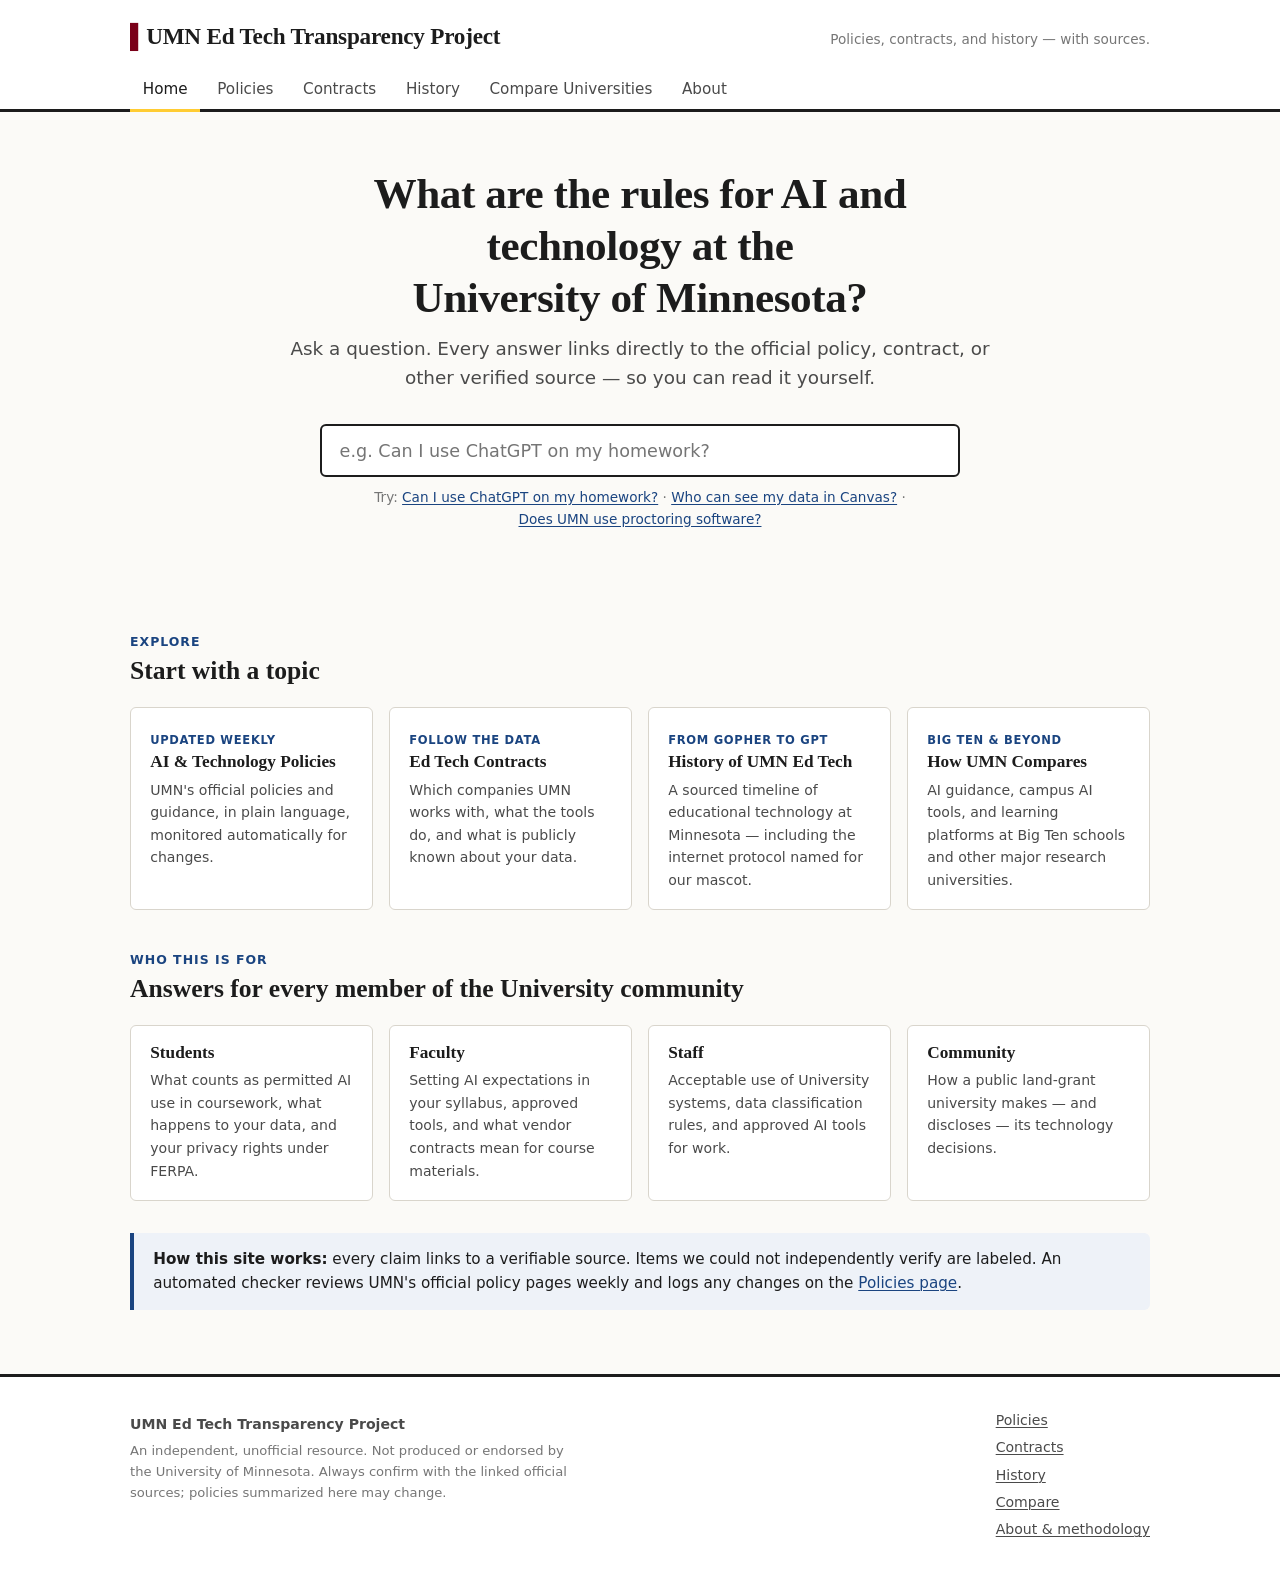
==== index.html @ bb67f936 "Build UMN Ed Tech Transparency Project site Static site (GitHub Pages-ready, no dependencies) coveri" ====
<!DOCTYPE html>
<html lang="en">
<head>
<meta charset="utf-8">
<meta name="viewport" content="width=device-width, initial-scale=1">
<title>UMN Ed Tech Transparency Project</title>
<meta name="description" content="An independent guide to the University of Minnesota's AI and technology policies, its contracts with ed tech companies, and how UMN compares with peer universities.">
<link rel="stylesheet" href="css/style.css">
</head>
<body data-base=".">

<header class="site-header">
  <div class="wrap">
    <div class="masthead">
      <a class="site-title" href="index.html"><span class="tick">▌</span>UMN Ed Tech Transparency Project</a>
      <span class="site-tagline">Policies, contracts, and history — with sources.</span>
    </div>
    <nav class="site-nav" aria-label="Main">
      <a href="index.html" aria-current="page">Home</a>
      <a href="policies.html">Policies</a>
      <a href="contracts.html">Contracts</a>
      <a href="history.html">History</a>
      <a href="compare.html">Compare Universities</a>
      <a href="about.html">About</a>
    </nav>
  </div>
</header>

<main>
  <section class="hero">
    <div class="wrap">
      <h1>What are the rules for AI and technology at the University&nbsp;of&nbsp;Minnesota?</h1>
      <p class="lede">Ask a question. Every answer links directly to the official policy, contract,
      or other verified source — so you can read it yourself.</p>

      <div class="search-box">
        <label class="sr-only" for="q" style="position:absolute;left:-9999px">Search policies, contracts, and history</label>
        <input class="search-input" type="search" id="q" data-search-input
               placeholder="e.g. Can I use ChatGPT on my homework?" autocomplete="off">
        <div class="search-results" data-search-results hidden></div>
        <p class="search-hint">Try:
          <button data-example-q="Can I use ChatGPT on my homework?">Can I use ChatGPT on my homework?</button> ·
          <button data-example-q="Who can see my data in Canvas?">Who can see my data in Canvas?</button> ·
          <button data-example-q="Does UMN use exam proctoring software?">Does UMN use proctoring software?</button>
        </p>
      </div>
    </div>
  </section>

  <div class="wrap">
    <p class="section-kicker">Explore</p>
    <h2>Start with a topic</h2>
    <div class="card-grid">
      <a class="card" href="policies.html">
        <span class="card-kicker">Updated weekly</span>
        <h3>AI &amp; Technology Policies</h3>
        <p>UMN's official policies and guidance, in plain language, monitored automatically for changes.</p>
      </a>
      <a class="card" href="contracts.html">
        <span class="card-kicker">Follow the data</span>
        <h3>Ed Tech Contracts</h3>
        <p>Which companies UMN works with, what the tools do, and what is publicly known about your data.</p>
      </a>
      <a class="card" href="history.html">
        <span class="card-kicker">From Gopher to GPT</span>
        <h3>History of UMN Ed Tech</h3>
        <p>A sourced timeline of educational technology at Minnesota — including the internet protocol named for our mascot.</p>
      </a>
      <a class="card" href="compare.html">
        <span class="card-kicker">Big Ten &amp; beyond</span>
        <h3>How UMN Compares</h3>
        <p>AI guidance, campus AI tools, and learning platforms at Big Ten schools and other major research universities.</p>
      </a>
    </div>

    <p class="section-kicker">Who this is for</p>
    <h2>Answers for every member of the University community</h2>
    <div class="card-grid">
      <a class="card" href="policies.html"><h3>Students</h3><p>What counts as permitted AI use in coursework, what happens to your data, and your privacy rights under FERPA.</p></a>
      <a class="card" href="policies.html"><h3>Faculty</h3><p>Setting AI expectations in your syllabus, approved tools, and what vendor contracts mean for course materials.</p></a>
      <a class="card" href="policies.html"><h3>Staff</h3><p>Acceptable use of University systems, data classification rules, and approved AI tools for work.</p></a>
      <a class="card" href="about.html"><h3>Community</h3><p>How a public land-grant university makes — and discloses — its technology decisions.</p></a>
    </div>

    <div class="lead-banner">
      <strong>How this site works:</strong> every claim links to a verifiable source. Items we could not
      independently verify are labeled. An automated checker reviews UMN's official policy pages weekly
      and logs any changes on the <a href="policies.html">Policies page</a>.
    </div>
  </div>
</main>

<footer class="site-footer">
  <div class="wrap">
    <div>
      <p><strong>UMN Ed Tech Transparency Project</strong></p>
      <p class="disclaimer">An independent, unofficial resource. Not produced or endorsed by the
      University of Minnesota. Always confirm with the linked official sources; policies summarized
      here may change.</p>
    </div>
    <nav aria-label="Footer">
      <a href="policies.html">Policies</a>
      <a href="contracts.html">Contracts</a>
      <a href="history.html">History</a>
      <a href="compare.html">Compare</a>
      <a href="about.html">About &amp; methodology</a>
    </nav>
  </div>
</footer>

<script src="js/search.js"></script>
<script src="js/site.js"></script>
</body>
</html>
---- css/style.css ----
/* UMN Ed Tech Transparency Project — civic/document-centric design */

:root {
  --ink: #1c1c1c;
  --ink-soft: #4a4a4a;
  --ink-faint: #767676;
  --paper: #fbfaf7;
  --panel: #ffffff;
  --rule: #d9d5cc;
  --rule-light: #eae7df;
  --accent: #1a4480;       /* civic blue */
  --accent-dark: #122e57;
  --accent-wash: #eef2f8;
  --gold: #ffcc33;         /* a nod to Minnesota, used sparingly */
  --maroon: #7a0019;
  --verified: #2e6b34;
  --verified-wash: #ecf4ed;
  --caution: #8a5a00;
  --caution-wash: #fdf3dd;
  --serif: "Iowan Old Style", "Palatino Linotype", Palatino, Georgia, "Times New Roman", serif;
  --sans: system-ui, -apple-system, "Segoe UI", Roboto, "Helvetica Neue", Arial, sans-serif;
  --mono: ui-monospace, "SF Mono", Menlo, Consolas, monospace;
}

* { box-sizing: border-box; }

html { scroll-behavior: smooth; }

body {
  margin: 0;
  font-family: var(--sans);
  font-size: 17px;
  line-height: 1.6;
  color: var(--ink);
  background: var(--paper);
}

h1, h2, h3, .serif { font-family: var(--serif); font-weight: 600; line-height: 1.2; }
h1 { font-size: 2.4rem; margin: 0 0 0.5rem; letter-spacing: -0.01em; }
h2 { font-size: 1.6rem; margin: 2.5rem 0 0.75rem; }
h3 { font-size: 1.2rem; margin: 1.5rem 0 0.5rem; }

a { color: var(--accent); text-decoration-thickness: 1px; text-underline-offset: 2px; }
a:hover { color: var(--accent-dark); }

.wrap { max-width: 1060px; margin: 0 auto; padding: 0 1.25rem; }
.wrap-narrow { max-width: 780px; margin: 0 auto; padding: 0 1.25rem; }

/* ---------- Header ---------- */

.site-header {
  background: var(--panel);
  border-bottom: 3px solid var(--ink);
}

.masthead {
  display: flex;
  align-items: baseline;
  justify-content: space-between;
  flex-wrap: wrap;
  gap: 0.5rem 1.5rem;
  padding: 1.1rem 0 0.9rem;
}

.site-title {
  font-family: var(--serif);
  font-size: 1.45rem;
  font-weight: 700;
  color: var(--ink);
  text-decoration: none;
  letter-spacing: -0.01em;
}
.site-title .tick { color: var(--maroon); }

.site-tagline {
  font-size: 0.85rem;
  color: var(--ink-faint);
}

.site-nav {
  display: flex;
  flex-wrap: wrap;
  gap: 0.25rem;
  padding-bottom: 0;
}

.site-nav a {
  display: inline-block;
  padding: 0.5rem 0.8rem;
  font-size: 0.95rem;
  font-weight: 500;
  color: var(--ink-soft);
  text-decoration: none;
  border-bottom: 3px solid transparent;
  margin-bottom: -3px;
}
.site-nav a:hover { color: var(--ink); border-bottom-color: var(--rule); }
.site-nav a[aria-current="page"] { color: var(--ink); border-bottom-color: var(--gold); }

/* ---------- Hero / search ---------- */

.hero {
  padding: 3.5rem 0 3rem;
  text-align: center;
}

.hero h1 { font-size: 2.7rem; max-width: 17em; margin: 0 auto 0.6rem; }
.hero p.lede {
  font-size: 1.15rem;
  color: var(--ink-soft);
  max-width: 38em;
  margin: 0 auto 2rem;
}

.search-box { position: relative; max-width: 640px; margin: 0 auto; text-align: left; }

.search-input {
  width: 100%;
  font-size: 1.1rem;
  font-family: var(--sans);
  padding: 0.9rem 1.1rem;
  border: 2px solid var(--ink);
  border-radius: 6px;
  background: var(--panel);
  color: var(--ink);
}
.search-input:focus { outline: 3px solid var(--gold); outline-offset: 1px; }

.search-hint {
  margin-top: 0.6rem;
  font-size: 0.85rem;
  color: var(--ink-faint);
  text-align: center;
}
.search-hint button {
  background: none; border: none; padding: 0;
  color: var(--accent); font-size: inherit; font-family: inherit;
  cursor: pointer; text-decoration: underline; text-underline-offset: 2px;
}

.search-results {
  position: absolute;
  z-index: 50;
  left: 0; right: 0;
  margin-top: 0.4rem;
  background: var(--panel);
  border: 1px solid var(--rule);
  border-radius: 6px;
  box-shadow: 0 8px 28px rgba(20, 20, 20, 0.13);
  max-height: 30rem;
  overflow-y: auto;
}
.search-results[hidden] { display: none; }

.result {
  padding: 0.9rem 1.1rem;
  border-bottom: 1px solid var(--rule-light);
}
.result:last-child { border-bottom: none; }

.result .r-type {
  font-size: 0.72rem;
  font-weight: 700;
  letter-spacing: 0.06em;
  text-transform: uppercase;
  color: var(--accent);
}
.result h4 { margin: 0.15rem 0 0.25rem; font-size: 1.02rem; font-family: var(--serif); }
.result h4 a { color: var(--ink); text-decoration: none; }
.result h4 a:hover { color: var(--accent); text-decoration: underline; }
.result p { margin: 0 0 0.35rem; font-size: 0.9rem; color: var(--ink-soft); }

.result .r-sources { font-size: 0.83rem; }
.result .r-sources a { margin-right: 0.9rem; }
.result-empty { padding: 1rem 1.1rem; color: var(--ink-faint); font-size: 0.95rem; }

/* ---------- Cards & sections ---------- */

.card-grid {
  display: grid;
  grid-template-columns: repeat(auto-fit, minmax(230px, 1fr));
  gap: 1rem;
  margin: 1.25rem 0 2rem;
}

.card {
  display: block;
  background: var(--panel);
  border: 1px solid var(--rule);
  border-radius: 6px;
  padding: 1.1rem 1.2rem;
  text-decoration: none;
  color: var(--ink);
  transition: border-color 120ms ease, transform 120ms ease;
}
.card:hover { border-color: var(--accent); transform: translateY(-2px); }
.card h3 { margin: 0 0 0.35rem; font-size: 1.08rem; }
.card p { margin: 0; font-size: 0.88rem; color: var(--ink-soft); }
.card .card-kicker {
  font-size: 0.72rem; font-weight: 700; letter-spacing: 0.06em;
  text-transform: uppercase; color: var(--accent);
}

.section-kicker {
  font-size: 0.78rem; font-weight: 700; letter-spacing: 0.08em;
  text-transform: uppercase; color: var(--accent);
  margin: 2.5rem 0 0.25rem;
}
.section-kicker + h2 { margin-top: 0; }

/* ---------- Badges ---------- */

.badge {
  display: inline-block;
  font-size: 0.72rem;
  font-weight: 600;
  padding: 0.1rem 0.5rem;
  border-radius: 999px;
  vertical-align: middle;
  white-space: nowrap;
}
.badge-verified { background: var(--verified-wash); color: var(--verified); border: 1px solid #c4dcc6; }
.badge-unverified { background: var(--caution-wash); color: var(--caution); border: 1px solid #ecd9a8; }
.badge-cat { background: var(--accent-wash); color: var(--accent); border: 1px solid #cdd9ea; }
.badge-new { background: var(--gold); color: var(--ink); border: 1px solid #d9ad22; }

/* ---------- Entry lists (policies, contracts) ---------- */

.toolbar {
  display: flex;
  flex-wrap: wrap;
  gap: 0.5rem;
  align-items: center;
  margin: 1.25rem 0;
}
.toolbar .spacer { flex: 1; }

.filter-btn {
  font-family: var(--sans);
  font-size: 0.85rem;
  font-weight: 500;
  padding: 0.35rem 0.85rem;
  border: 1px solid var(--rule);
  border-radius: 999px;
  background: var(--panel);
  color: var(--ink-soft);
  cursor: pointer;
}
.filter-btn:hover { border-color: var(--accent); color: var(--accent); }
.filter-btn.active { background: var(--accent); border-color: var(--accent); color: #fff; }

.entry {
  background: var(--panel);
  border: 1px solid var(--rule);
  border-radius: 6px;
  padding: 1.25rem 1.4rem;
  margin-bottom: 1rem;
}
.entry-head {
  display: flex;
  flex-wrap: wrap;
  gap: 0.4rem 0.6rem;
  align-items: center;
}
.entry h3 { margin: 0; font-size: 1.18rem; flex-basis: 100%; }
.entry h3 a { color: var(--ink); text-decoration: none; }
.entry h3 a:hover { color: var(--accent); text-decoration: underline; }
.entry .meta { font-size: 0.82rem; color: var(--ink-faint); }
.entry p.summary { margin: 0.6rem 0; }
.entry ul.key-points { margin: 0.4rem 0 0.6rem; padding-left: 1.3rem; font-size: 0.93rem; }
.entry ul.key-points li { margin-bottom: 0.2rem; }
.entry .sources { font-size: 0.88rem; border-top: 1px dashed var(--rule-light); padding-top: 0.6rem; margin-top: 0.8rem; }
.entry .sources strong { font-size: 0.78rem; text-transform: uppercase; letter-spacing: 0.05em; color: var(--ink-faint); }
.entry .sources a { margin-right: 1rem; }

/* ---------- Status / changelog ---------- */

.status-bar {
  display: flex;
  flex-wrap: wrap;
  gap: 0.5rem 1.5rem;
  align-items: center;
  background: var(--accent-wash);
  border: 1px solid #cdd9ea;
  border-radius: 6px;
  padding: 0.7rem 1.1rem;
  font-size: 0.9rem;
  margin: 1.25rem 0;
}
.status-dot {
  display: inline-block; width: 9px; height: 9px; border-radius: 50%;
  background: var(--verified); margin-right: 0.45rem;
}

.changelog { list-style: none; margin: 1rem 0; padding: 0; }
.changelog li {
  display: flex; gap: 1rem;
  padding: 0.7rem 0.25rem;
  border-bottom: 1px solid var(--rule-light);
  font-size: 0.93rem;
}
.changelog .cl-date { flex: 0 0 7.5rem; font-family: var(--mono); font-size: 0.8rem; color: var(--ink-faint); padding-top: 0.15rem; }

/* ---------- Timeline (history) ---------- */

.era-label {
  font-family: var(--serif);
  font-size: 1.35rem;
  font-weight: 600;
  margin: 2.75rem 0 1rem;
  padding-bottom: 0.4rem;
  border-bottom: 2px solid var(--ink);
}

.timeline { position: relative; margin: 0; padding: 0 0 0 1.5rem; border-left: 3px solid var(--rule); list-style: none; }
.timeline > li { position: relative; margin: 0 0 1.75rem; }
.timeline > li::before {
  content: "";
  position: absolute;
  left: calc(-1.5rem - 8px);
  top: 0.5rem;
  width: 13px; height: 13px;
  border-radius: 50%;
  background: var(--gold);
  border: 3px solid var(--ink);
}
.tl-year { font-family: var(--mono); font-size: 0.85rem; font-weight: 700; color: var(--maroon); }
.timeline h3 { margin: 0.1rem 0 0.3rem; }
.timeline p { margin: 0 0 0.35rem; font-size: 0.95rem; }
.tl-significance { font-style: italic; color: var(--ink-soft); font-size: 0.9rem; }
.tl-sources { font-size: 0.85rem; }
.tl-sources a { margin-right: 0.9rem; }

/* ---------- Comparison table ---------- */

.table-scroll { overflow-x: auto; border: 1px solid var(--rule); border-radius: 6px; background: var(--panel); }

table.compare {
  width: 100%;
  border-collapse: collapse;
  font-size: 0.88rem;
  min-width: 900px;
}
table.compare th, table.compare td {
  text-align: left;
  vertical-align: top;
  padding: 0.65rem 0.8rem;
  border-bottom: 1px solid var(--rule-light);
}
table.compare th {
  position: sticky; top: 0;
  background: var(--ink);
  color: #fff;
  font-size: 0.78rem;
  text-transform: uppercase;
  letter-spacing: 0.05em;
  cursor: pointer;
  user-select: none;
  white-space: nowrap;
}
table.compare th .sort-arrow { opacity: 0.6; font-size: 0.7rem; }
table.compare tr.is-umn { background: #fff8e1; }
table.compare tr.is-umn td:first-child { border-left: 4px solid var(--gold); }
table.compare td.school-name { font-weight: 600; white-space: nowrap; }
table.compare td .conf { display: block; font-size: 0.72rem; font-weight: 400; color: var(--ink-faint); }

/* ---------- Footer ---------- */

.site-footer {
  margin-top: 4rem;
  border-top: 3px solid var(--ink);
  background: var(--panel);
  padding: 2rem 0 2.5rem;
  font-size: 0.88rem;
  color: var(--ink-soft);
}
.site-footer .wrap { display: flex; flex-wrap: wrap; gap: 1.5rem 3rem; justify-content: space-between; }
.site-footer p { margin: 0.25rem 0; max-width: 34em; }
.site-footer nav a { display: block; color: var(--ink-soft); margin-bottom: 0.3rem; }

.disclaimer {
  font-size: 0.82rem;
  color: var(--ink-faint);
}

/* ---------- Utility ---------- */

.loading { color: var(--ink-faint); font-style: italic; padding: 2rem 0; }
.lead-banner {
  background: var(--accent-wash);
  border-left: 4px solid var(--accent);
  border-radius: 0 6px 6px 0;
  padding: 0.9rem 1.2rem;
  margin: 1.5rem 0;
  font-size: 0.95rem;
}

@media (max-width: 640px) {
  .hero h1 { font-size: 2rem; }
  h1 { font-size: 1.9rem; }
  .changelog li { flex-direction: column; gap: 0.1rem; }
}
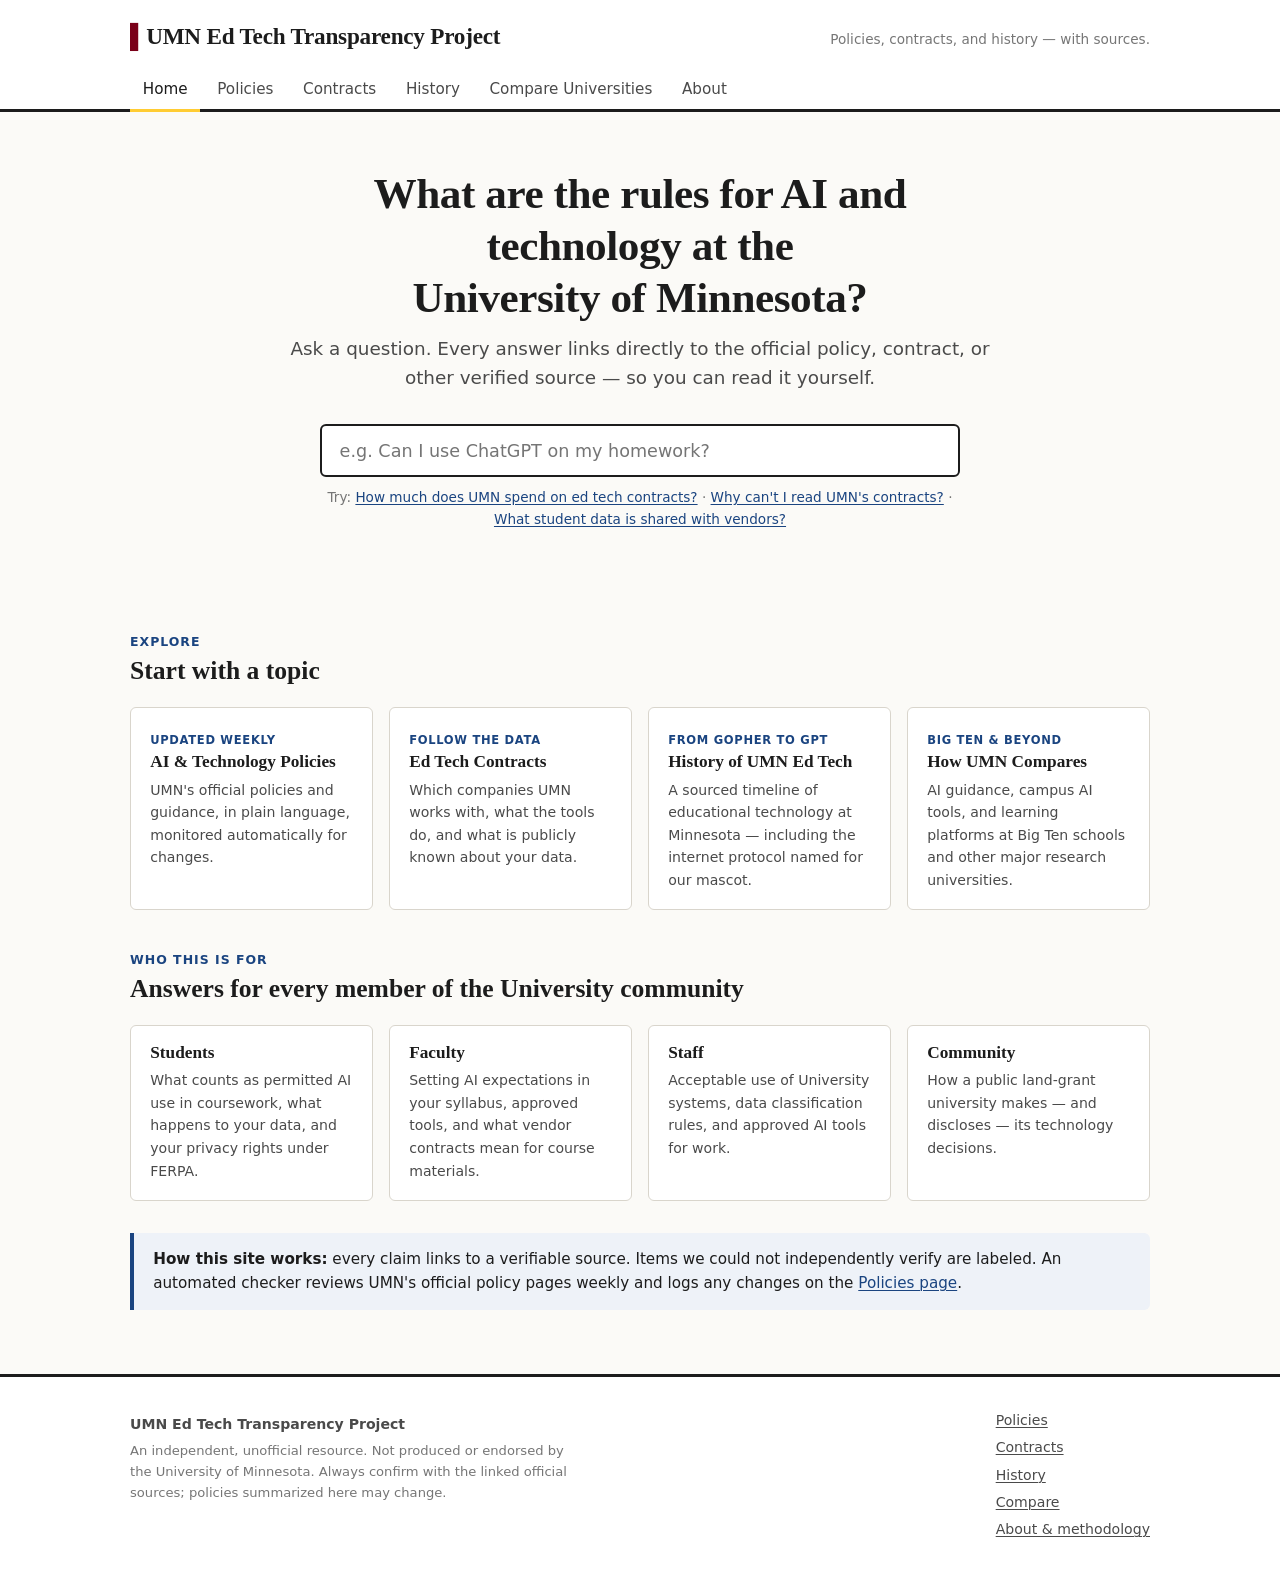
==== commit 3c824594: "Make homepage suggested questions more critical of University policy New: ed tech spending totals (w" ====
--- a/index.html
+++ b/index.html
@@ -39,9 +39,9 @@
                placeholder="e.g. Can I use ChatGPT on my homework?" autocomplete="off">
         <div class="search-results" data-search-results hidden></div>
         <p class="search-hint">Try:
-          <button data-example-q="Can I use ChatGPT on my homework?">Can I use ChatGPT on my homework?</button> ·
-          <button data-example-q="Who can see my data in Canvas?">Who can see my data in Canvas?</button> ·
-          <button data-example-q="Does UMN use exam proctoring software?">Does UMN use proctoring software?</button>
+          <button data-example-q="How much does UMN spend on ed tech contracts?">How much does UMN spend on ed tech contracts?</button> ·
+          <button data-example-q="Why can't I read UMN's contracts with tech companies?">Why can't I read UMN's contracts?</button> ·
+          <button data-example-q="What student data does UMN share with ed tech vendors?">What student data is shared with vendors?</button>
         </p>
       </div>
     </div>
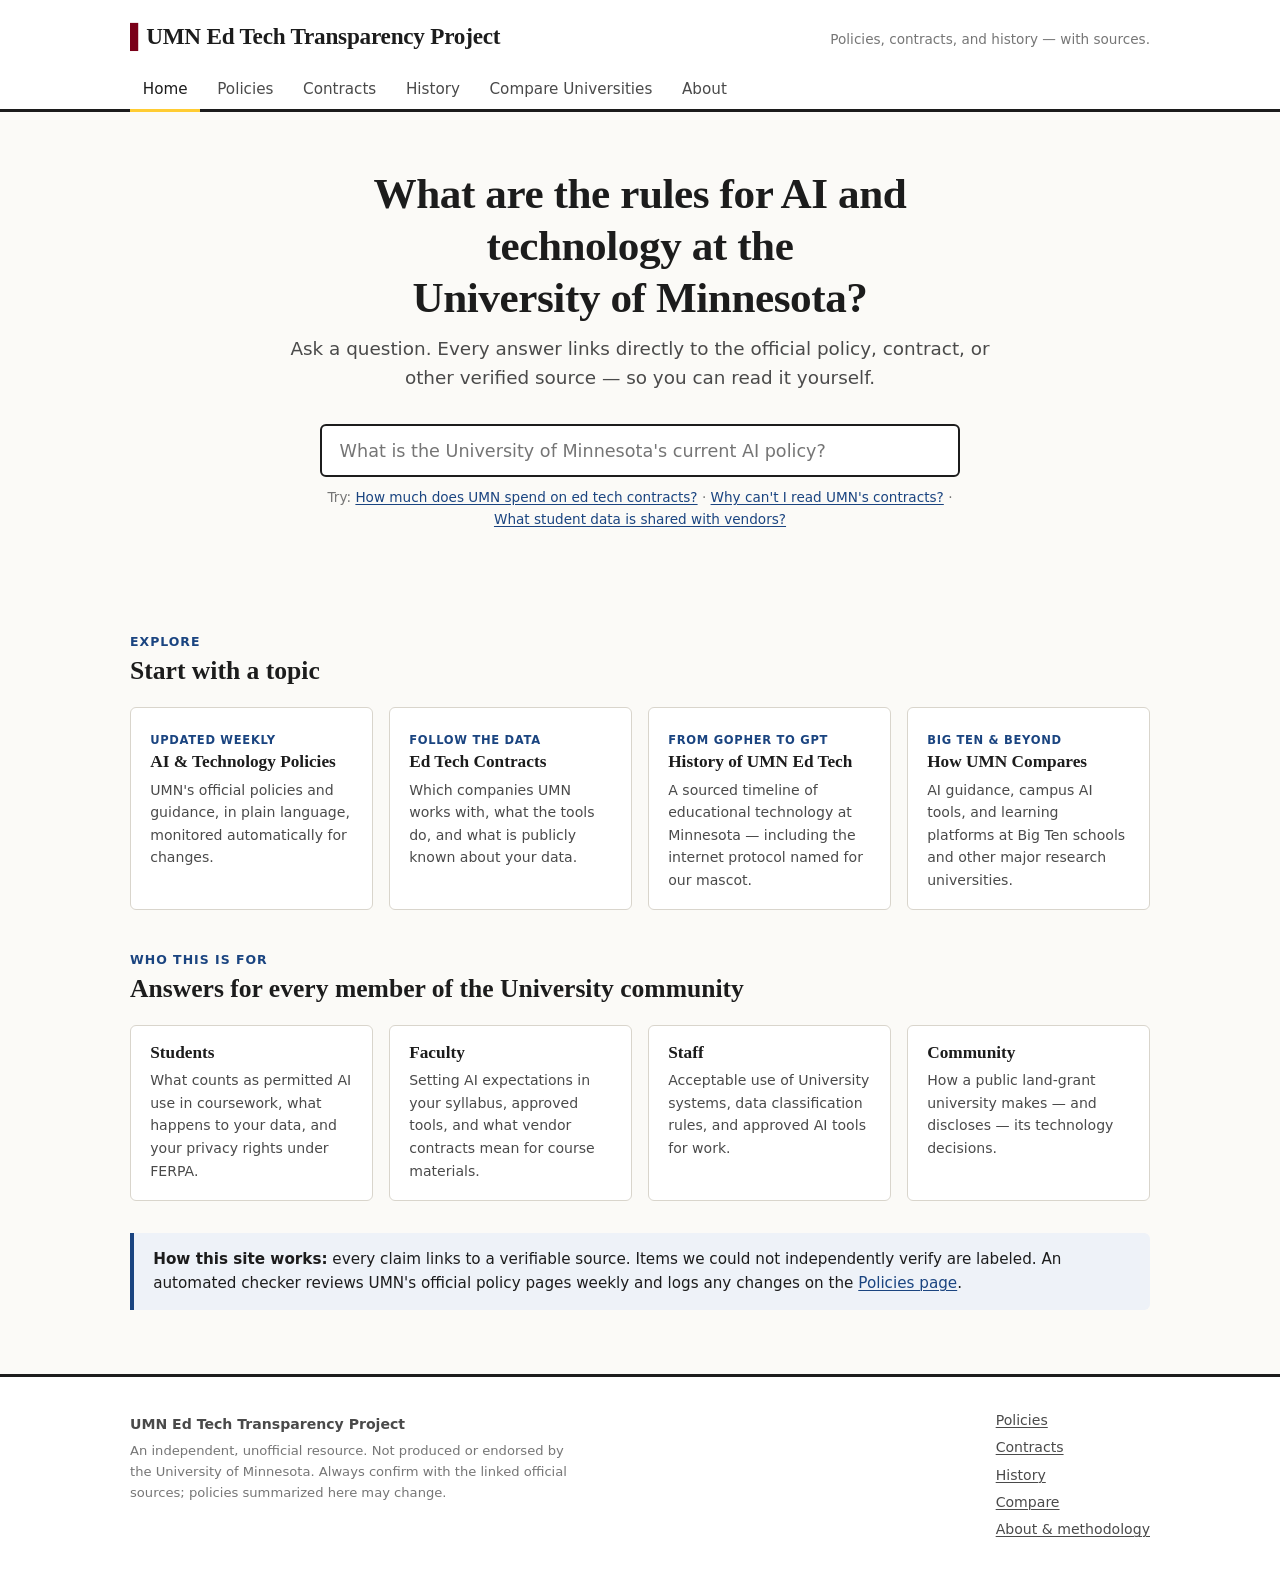
==== commit f513e064: "Set search placeholder to 'What is UMN's current AI policy?' with overview answer https://claude.ai/" ====
--- a/index.html
+++ b/index.html
@@ -36,7 +36,7 @@
       <div class="search-box">
         <label class="sr-only" for="q" style="position:absolute;left:-9999px">Search policies, contracts, and history</label>
         <input class="search-input" type="search" id="q" data-search-input
-               placeholder="e.g. Can I use ChatGPT on my homework?" autocomplete="off">
+               placeholder="What is the University of Minnesota's current AI policy?" autocomplete="off">
         <div class="search-results" data-search-results hidden></div>
         <p class="search-hint">Try:
           <button data-example-q="How much does UMN spend on ed tech contracts?">How much does UMN spend on ed tech contracts?</button> ·
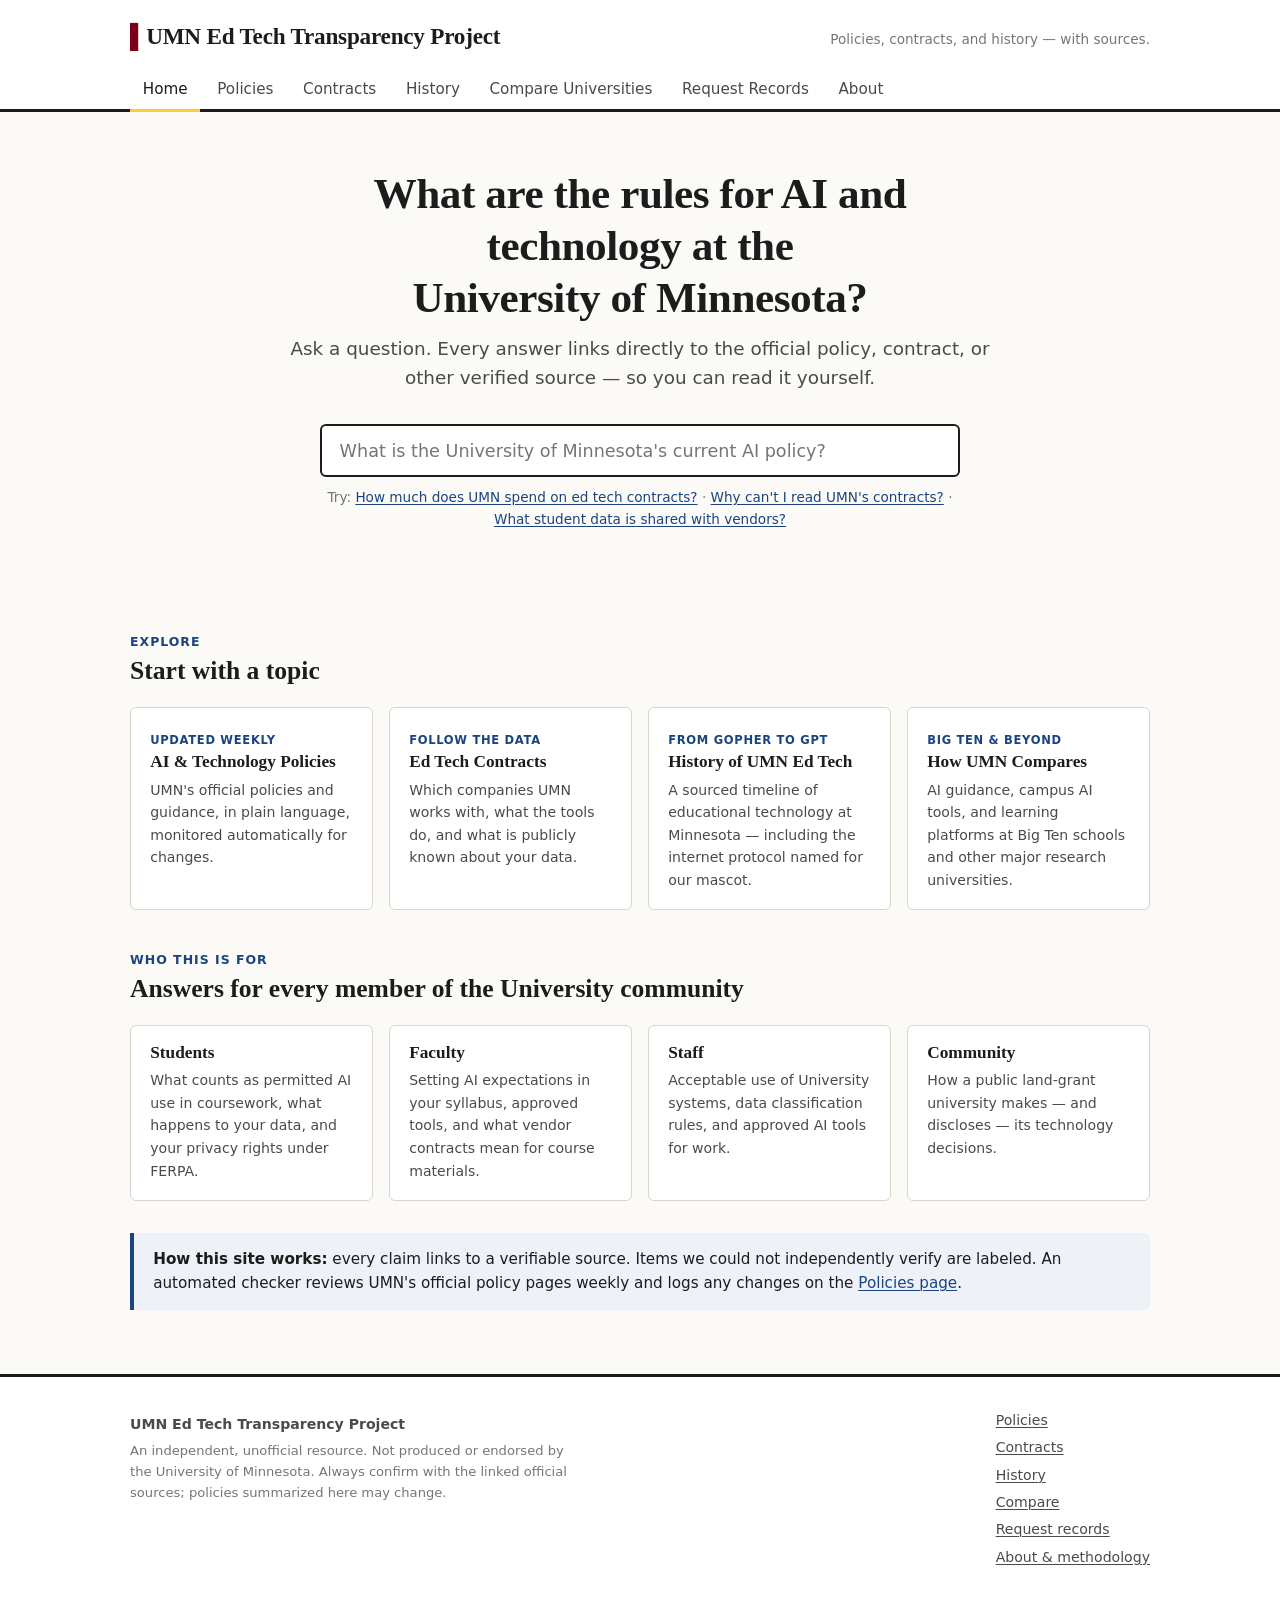
==== commit 4bfc06de: "Add step-by-step public records request guide (records-request.html) Researched and verified guide t" ====
--- a/index.html
+++ b/index.html
@@ -21,6 +21,7 @@
       <a href="contracts.html">Contracts</a>
       <a href="history.html">History</a>
       <a href="compare.html">Compare Universities</a>
+      <a href="records-request.html">Request Records</a>
       <a href="about.html">About</a>
     </nav>
   </div>
@@ -103,6 +104,7 @@
       <a href="contracts.html">Contracts</a>
       <a href="history.html">History</a>
       <a href="compare.html">Compare</a>
+      <a href="records-request.html">Request records</a>
       <a href="about.html">About &amp; methodology</a>
     </nav>
   </div>
--- a/css/style.css
+++ b/css/style.css
@@ -174,6 +174,31 @@
 .result .r-sources a { margin-right: 0.9rem; }
 .result-empty { padding: 1rem 1.1rem; color: var(--ink-faint); font-size: 0.95rem; }
 
+/* Full-page search results (search.html) */
+.search-results-page {
+  background: var(--panel);
+  border: 1px solid var(--rule);
+  border-radius: 6px;
+  margin-top: 1rem;
+}
+.search-results-page .result { padding: 1.1rem 1.25rem; }
+.search-results-page .result h4 { font-size: 1.12rem; }
+.search-count { color: var(--ink-faint); font-size: 0.9rem; margin: 1rem 0 0; }
+
+/* Template request (records-request.html) */
+pre.template {
+  background: var(--panel);
+  border: 1px solid var(--rule);
+  border-left: 4px solid var(--gold);
+  border-radius: 6px;
+  padding: 1.25rem 1.4rem;
+  font-family: var(--mono);
+  font-size: 0.82rem;
+  line-height: 1.55;
+  white-space: pre-wrap;
+  overflow-x: auto;
+}
+
 /* ---------- Cards & sections ---------- */
 
 .card-grid {
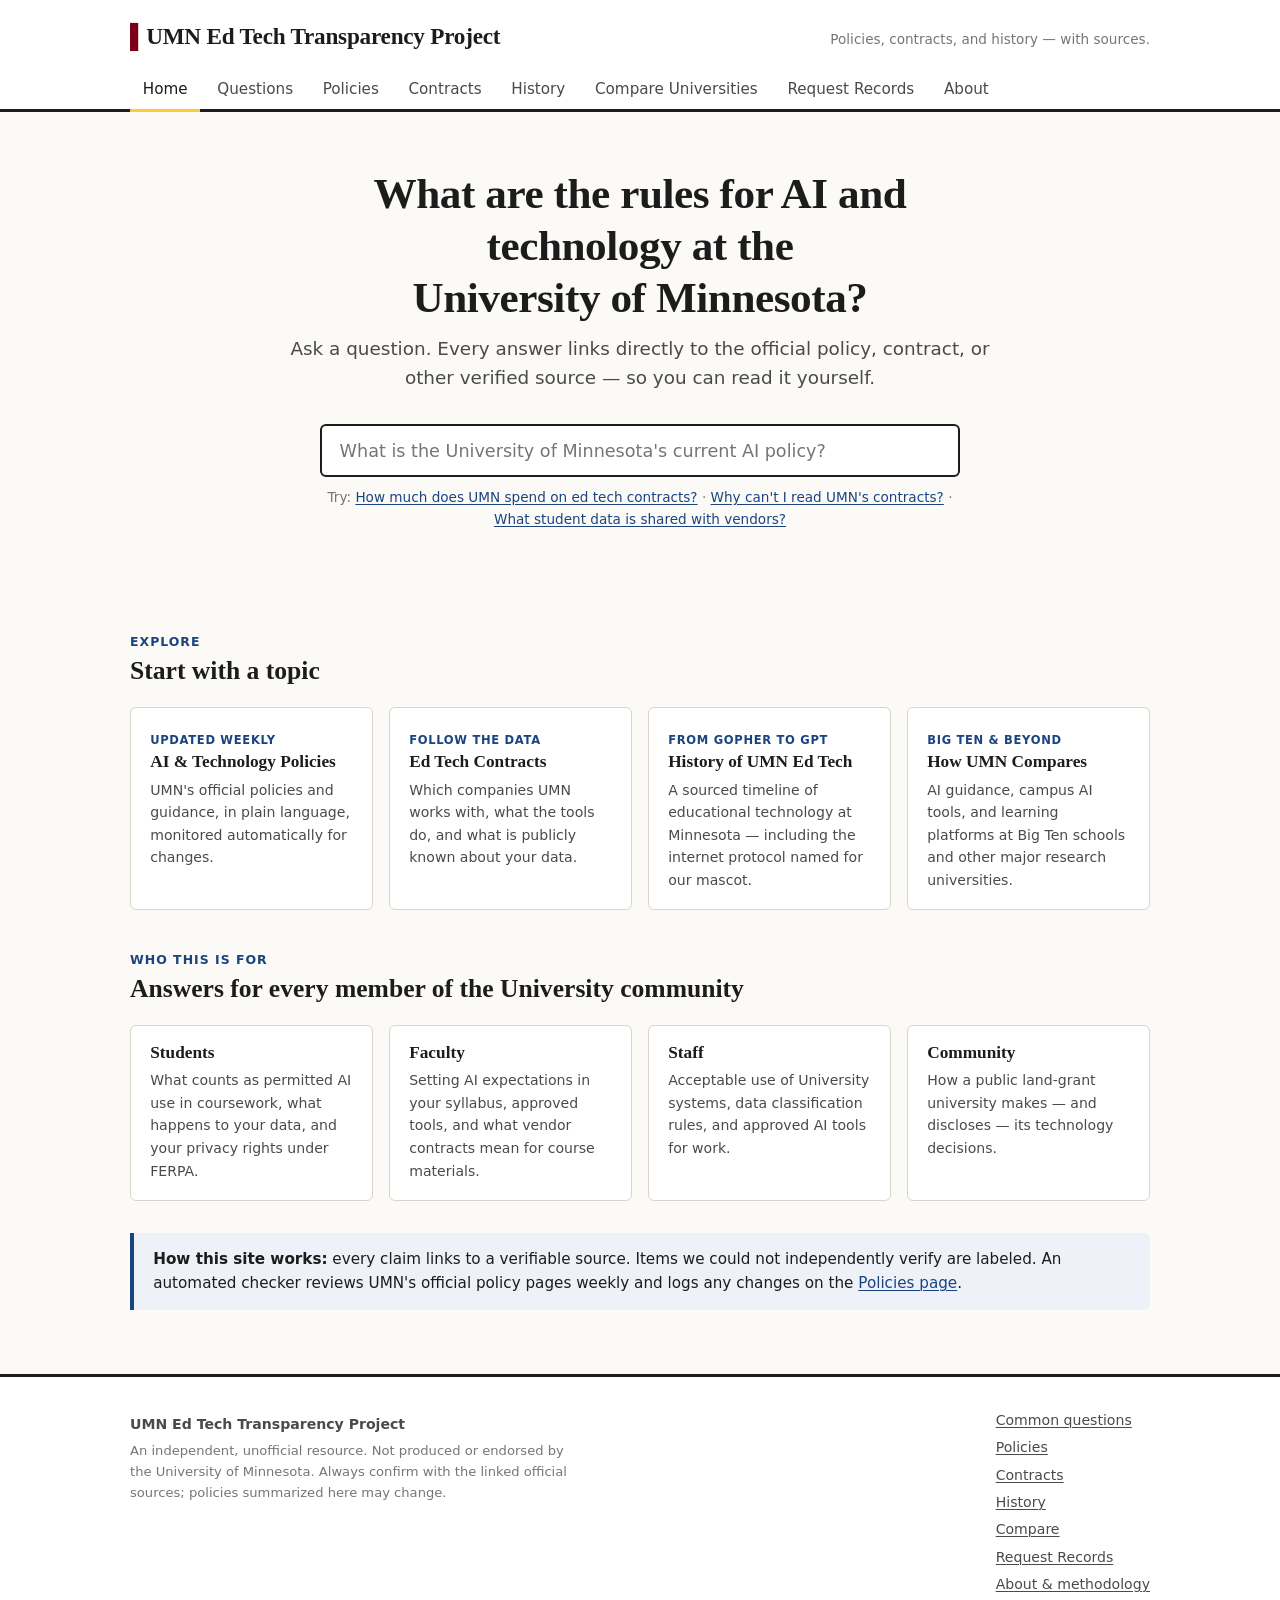
==== commit 74da3798: "Usability pass: 12 fixes across navigation, accessibility, and search Bugs: deep links from search r" ====
--- a/index.html
+++ b/index.html
@@ -5,9 +5,11 @@
 <meta name="viewport" content="width=device-width, initial-scale=1">
 <title>UMN Ed Tech Transparency Project</title>
 <meta name="description" content="An independent guide to the University of Minnesota's AI and technology policies, its contracts with ed tech companies, and how UMN compares with peer universities.">
+<link rel="icon" href="favicon.svg" type="image/svg+xml">
 <link rel="stylesheet" href="css/style.css">
 </head>
 <body data-base=".">
+<a class="skip-link" href="#main">Skip to content</a>
 
 <header class="site-header">
   <div class="wrap">
@@ -17,6 +19,7 @@
     </div>
     <nav class="site-nav" aria-label="Main">
       <a href="index.html" aria-current="page">Home</a>
+      <a href="faq.html">Questions</a>
       <a href="policies.html">Policies</a>
       <a href="contracts.html">Contracts</a>
       <a href="history.html">History</a>
@@ -27,7 +30,7 @@
   </div>
 </header>
 
-<main>
+<main id="main">
   <section class="hero">
     <div class="wrap">
       <h1>What are the rules for AI and technology at the University&nbsp;of&nbsp;Minnesota?</h1>
@@ -77,10 +80,10 @@
     <p class="section-kicker">Who this is for</p>
     <h2>Answers for every member of the University community</h2>
     <div class="card-grid">
-      <a class="card" href="policies.html"><h3>Students</h3><p>What counts as permitted AI use in coursework, what happens to your data, and your privacy rights under FERPA.</p></a>
-      <a class="card" href="policies.html"><h3>Faculty</h3><p>Setting AI expectations in your syllabus, approved tools, and what vendor contracts mean for course materials.</p></a>
-      <a class="card" href="policies.html"><h3>Staff</h3><p>Acceptable use of University systems, data classification rules, and approved AI tools for work.</p></a>
-      <a class="card" href="about.html"><h3>Community</h3><p>How a public land-grant university makes — and discloses — its technology decisions.</p></a>
+      <a class="card" href="policies.html?audience=students"><h3>Students</h3><p>What counts as permitted AI use in coursework, what happens to your data, and your privacy rights under FERPA.</p></a>
+      <a class="card" href="policies.html?audience=faculty"><h3>Faculty</h3><p>Setting AI expectations in your syllabus, approved tools, and what vendor contracts mean for course materials.</p></a>
+      <a class="card" href="policies.html?audience=staff"><h3>Staff</h3><p>Acceptable use of University systems, data classification rules, and approved AI tools for work.</p></a>
+      <a class="card" href="policies.html?audience=community"><h3>Community</h3><p>How a public land-grant university makes — and discloses — its technology decisions.</p></a>
     </div>
 
     <div class="lead-banner">
@@ -100,11 +103,12 @@
       here may change.</p>
     </div>
     <nav aria-label="Footer">
+      <a href="faq.html">Common questions</a>
       <a href="policies.html">Policies</a>
       <a href="contracts.html">Contracts</a>
       <a href="history.html">History</a>
       <a href="compare.html">Compare</a>
-      <a href="records-request.html">Request records</a>
+      <a href="records-request.html">Request Records</a>
       <a href="about.html">About &amp; methodology</a>
     </nav>
   </div>
--- a/css/style.css
+++ b/css/style.css
@@ -46,6 +46,26 @@
 .wrap { max-width: 1060px; margin: 0 auto; padding: 0 1.25rem; }
 .wrap-narrow { max-width: 780px; margin: 0 auto; padding: 0 1.25rem; }
 
+/* Skip link: hidden until keyboard focus */
+.skip-link {
+  position: absolute;
+  left: -9999px;
+  top: 0;
+  z-index: 100;
+  background: var(--ink);
+  color: #fff;
+  padding: 0.6rem 1rem;
+  border-radius: 0 0 6px 0;
+}
+.skip-link:focus { left: 0; color: #fff; }
+
+/* Anchor-landing highlight after async render */
+.hash-target {
+  outline: 3px solid var(--gold);
+  outline-offset: 2px;
+  transition: outline-color 1.5s ease;
+}
+
 /* ---------- Header ---------- */
 
 .site-header {
@@ -147,7 +167,7 @@
   border: 1px solid var(--rule);
   border-radius: 6px;
   box-shadow: 0 8px 28px rgba(20, 20, 20, 0.13);
-  max-height: 30rem;
+  max-height: min(30rem, 65vh);
   overflow-y: auto;
 }
 .search-results[hidden] { display: none; }
@@ -157,6 +177,7 @@
   border-bottom: 1px solid var(--rule-light);
 }
 .result:last-child { border-bottom: none; }
+.result.active { background: var(--accent-wash); }
 
 .result .r-type {
   font-size: 0.72rem;
@@ -184,6 +205,35 @@
 .search-results-page .result { padding: 1.1rem 1.25rem; }
 .search-results-page .result h4 { font-size: 1.12rem; }
 .search-count { color: var(--ink-faint); font-size: 0.9rem; margin: 1rem 0 0; }
+
+/* Request builder (records-request.html) */
+.builder {
+  background: var(--accent-wash);
+  border: 1px solid #cdd9ea;
+  border-radius: 6px;
+  padding: 1rem 1.25rem;
+  margin: 1rem 0;
+}
+.builder-row {
+  display: flex;
+  flex-wrap: wrap;
+  gap: 0.5rem 1rem;
+  align-items: center;
+  margin: 0.5rem 0;
+}
+.builder-row label { font-size: 0.93rem; }
+.builder select, .builder input[type="text"], .builder input[type="number"] {
+  font-family: var(--sans);
+  font-size: 0.93rem;
+  padding: 0.35rem 0.55rem;
+  border: 1px solid var(--rule);
+  border-radius: 4px;
+  background: var(--panel);
+  color: var(--ink);
+}
+.builder input[type="text"] { min-width: 22rem; max-width: 100%; }
+.builder input[type="number"] { width: 6rem; }
+.builder .spacer { flex: 1; }
 
 /* Template request (records-request.html) */
 pre.template {
@@ -259,6 +309,14 @@
   margin: 1.25rem 0;
 }
 .toolbar .spacer { flex: 1; }
+.toolbar-label {
+  font-size: 0.78rem;
+  font-weight: 700;
+  letter-spacing: 0.05em;
+  text-transform: uppercase;
+  color: var(--ink-faint);
+  margin-right: 0.25rem;
+}
 
 .filter-btn {
   font-family: var(--sans);
@@ -327,6 +385,24 @@
 .changelog .cl-date { flex: 0 0 7.5rem; font-family: var(--mono); font-size: 0.8rem; color: var(--ink-faint); padding-top: 0.15rem; }
 
 /* ---------- Timeline (history) ---------- */
+
+.jump-nav {
+  display: flex;
+  flex-wrap: wrap;
+  gap: 0.4rem;
+  margin: 1.5rem 0 0.5rem;
+}
+.jump-nav a {
+  font-size: 0.85rem;
+  font-weight: 500;
+  text-decoration: none;
+  color: var(--ink-soft);
+  background: var(--panel);
+  border: 1px solid var(--rule);
+  border-radius: 999px;
+  padding: 0.3rem 0.85rem;
+}
+.jump-nav a:hover { border-color: var(--accent); color: var(--accent); }
 
 .era-label {
   font-family: var(--serif);
@@ -358,7 +434,15 @@
 
 /* ---------- Comparison table ---------- */
 
-.table-scroll { overflow-x: auto; border: 1px solid var(--rule); border-radius: 6px; background: var(--panel); }
+/* Vertical scrolling happens inside this container so the sticky header
+ * actually sticks while reading down the table. */
+.table-scroll {
+  overflow: auto;
+  max-height: 78vh;
+  border: 1px solid var(--rule);
+  border-radius: 6px;
+  background: var(--panel);
+}
 
 table.compare {
   width: 100%;
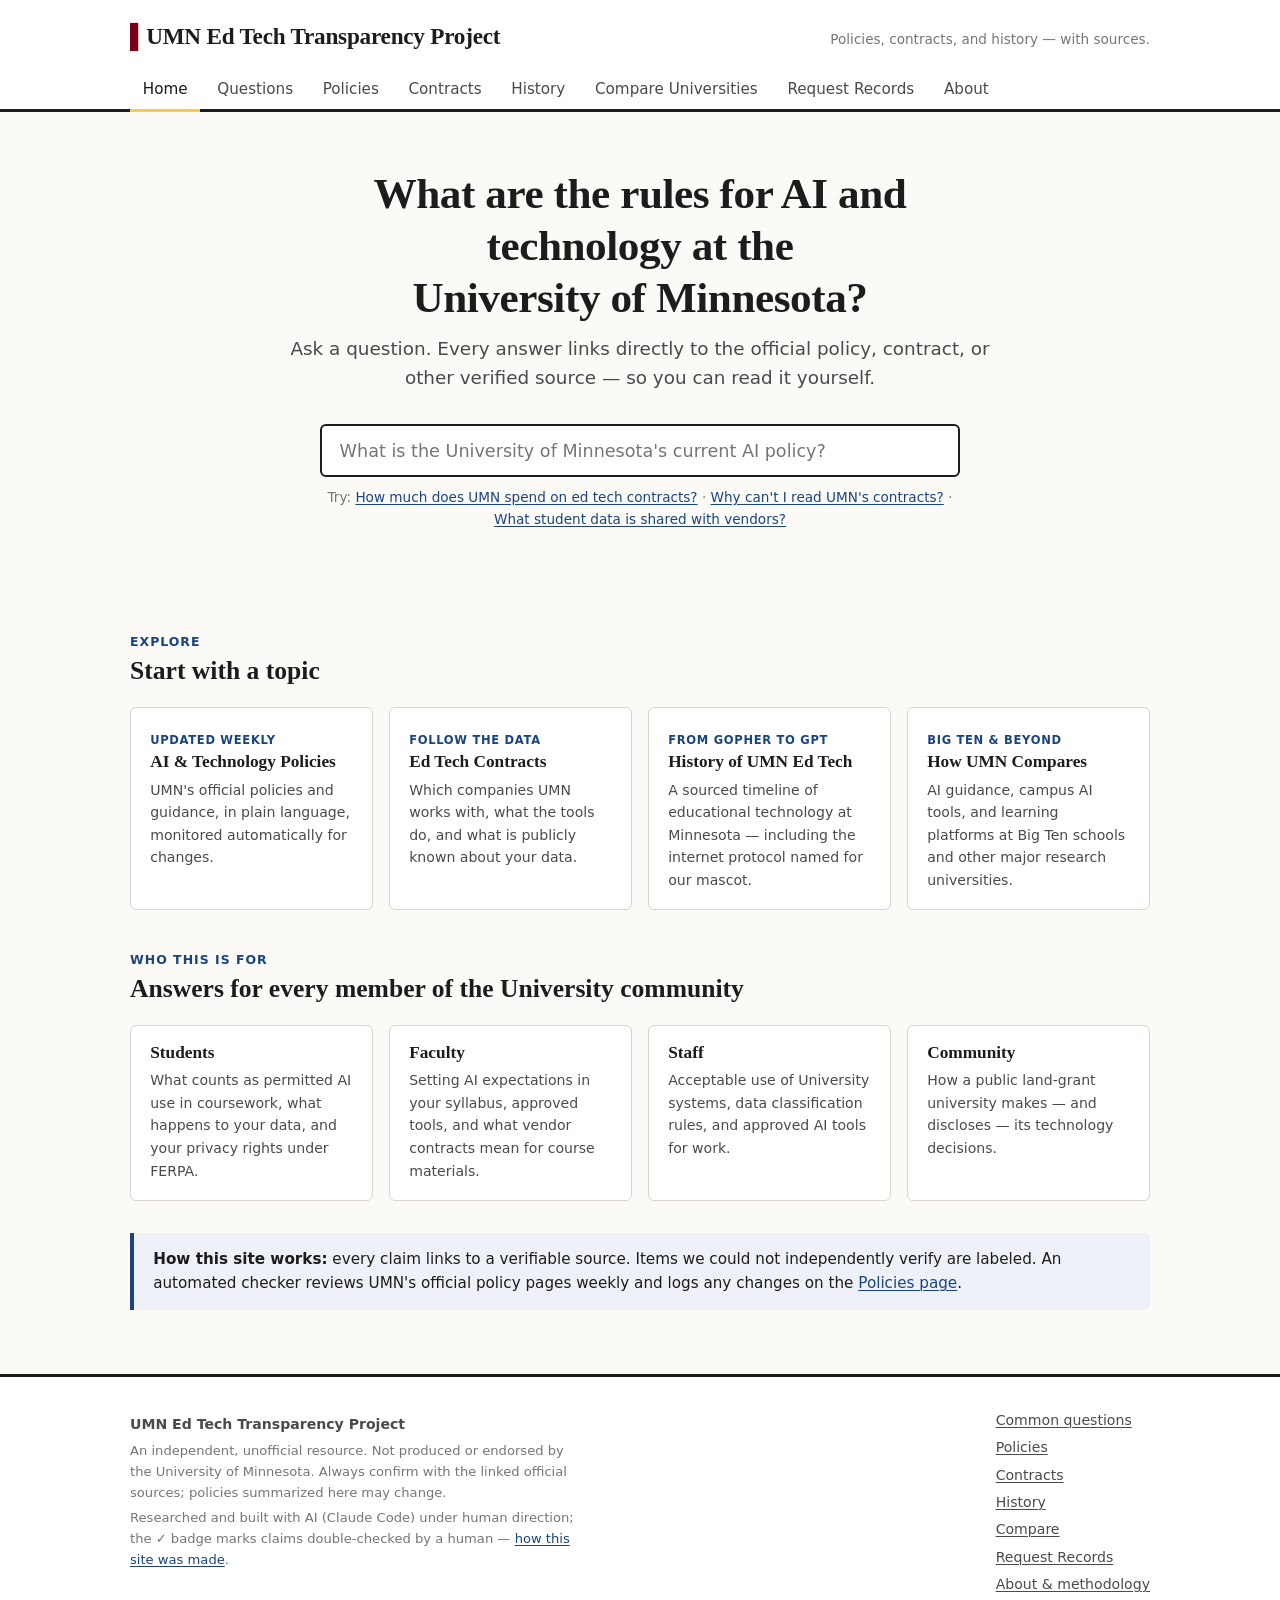
==== commit 35c9f58f: "Add AI-transparency disclosure and human-verification badge standard New 'How this site was made' Ab" ====
--- a/index.html
+++ b/index.html
@@ -101,6 +101,9 @@
       <p class="disclaimer">An independent, unofficial resource. Not produced or endorsed by the
       University of Minnesota. Always confirm with the linked official sources; policies summarized
       here may change.</p>
+      <p class="disclaimer">Researched and built with AI (Claude Code) under human direction;
+      the ✓ badge marks claims double-checked by a human —
+      <a href="about.html#how-made">how this site was made</a>.</p>
     </div>
     <nav aria-label="Footer">
       <a href="faq.html">Common questions</a>
